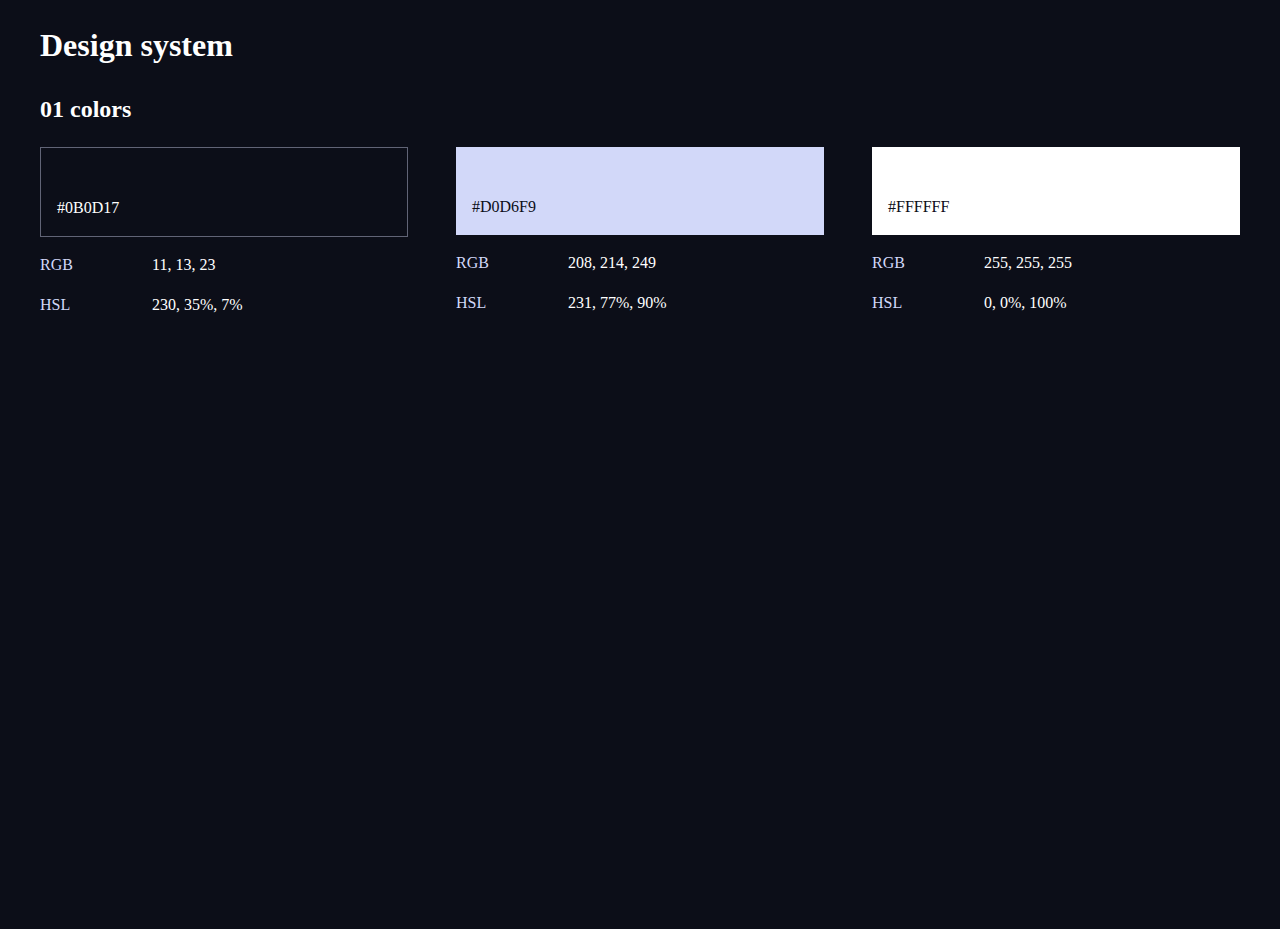
==== design-system.html @ d0e150f4 "colors" ====
<!DOCTYPE html>
<html lang="en">
  <head>
    <meta charset="UTF-8" />
    <meta name="viewport" content="width=device-width, initial-scale=1.0" />
    <title>Design System</title>
    <link rel="stylesheet" href="style.css" />
  </head>
  <body>
    <div class="container">
      <h1>Design system</h1>
      <section id="colors">
        <h2><span>01</span> colors</h2>
        <div class="grid grid-col-3" style="--gap: 3rem">
          <div>
            <div style="padding: 3rem 1rem 1rem; border: 1px solid #616476">
              #0B0D17
            </div>
            <p class="grid grid-col-2" style="--col2: 4fr">
              <span class="text-accent">RGB</span>
              <span class="">11, 13, 23</span>
            </p>
            <p class="grid grid-col-2" style="--col2: 4fr">
              <span class="text-accent">HSL</span>
              <span class="">230, 35%, 7%</span>
            </p>
          </div>
          <div>
            <div class="bg-accent text-dark" style="padding: 3rem 1rem 1rem">
              #D0D6F9
            </div>
            <p class="grid grid-col-2" style="--col2: 4fr">
              <span class="text-accent">RGB</span>
              <span class="">208, 214, 249</span>
            </p>
            <p class="grid grid-col-2" style="--col2: 4fr">
              <span class="text-accent">HSL</span>
              <span class="">231, 77%, 90%</span>
            </p>
          </div>
          <div>
            <div class="text-dark bg-white" style="padding: 3rem 1rem 1rem">
              #FFFFFF
            </div>
            <p class="grid grid-col-2" style="--col2: 4fr">
              <span class="text-accent">RGB</span>
              <span class="">255, 255, 255</span>
            </p>
            <p class="grid grid-col-2" style="--col2: 4fr">
              <span class="text-accent">HSL</span>
              <span class="">0, 0%, 100%</span>
            </p>
          </div>
        </div>
      </section>
    </div>
  </body>
</html>
---- style.css ----
/* custom properties */
:root {
  --clr-dark: 230 35% 7%;
  --clr-accent: 231 77% 90%;
  --clr-white: 0 100% 100%;
}

reset *,
*::after,
*::before {
  box-sizing: border-box;
  margin: 0;
  padding: 0;
  font: inherit;
}

body {
  line-height: 1.5;
  min-height: 100vh;
  background: hsl(var(--clr-dark) / 1);
  color: hsl(var(--clr-white));
}

img,
picture {
  max-width: 100%;
  display: block;
}

/* utility */
.flex {
  display: flex;
  gap: var(--gap, 1em);
}

.grid {
  display: grid;
  gap: var(--gap, 1em);
}

.container {
  margin-inline: auto;
  padding-inline: 2em;
  max-width: 80rem;
}

.justify-center {
  justify-content: center;
}

.align-center {
  align-items: center;
}

.flex-item {
  flex: var(--grow, 1) var(--shrink, 1) var(--base, auto);
}

.grid-col-2 {
  grid-template-columns: var(--col1, 1fr) var(--col2, 1fr);
}
.grid-col-3 {
  grid-template-columns: var(--col1, 1fr) var(--col2, 1fr) var(--col3, 1fr);
}

.box {
  background-color: lightblue;
  padding: 3rem;
}

/* colors */
.bg-dark {
  background: hsl(var(--clr-dark));
}

.bg-accent {
  background: hsl(var(--clr-accent));
}

.bg-white {
  background: hsl(var(--clr-white));
}

.text-dark {
  color: hsl(var(--clr-dark));
}
.text-accent {
  color: hsl(var(--clr-accent));
}
.text-white {
  color: hsl(var(--clr-white));
}

/* components */
.example-component {
  background: hsl(var(--clr-accent) / 0.2);
}
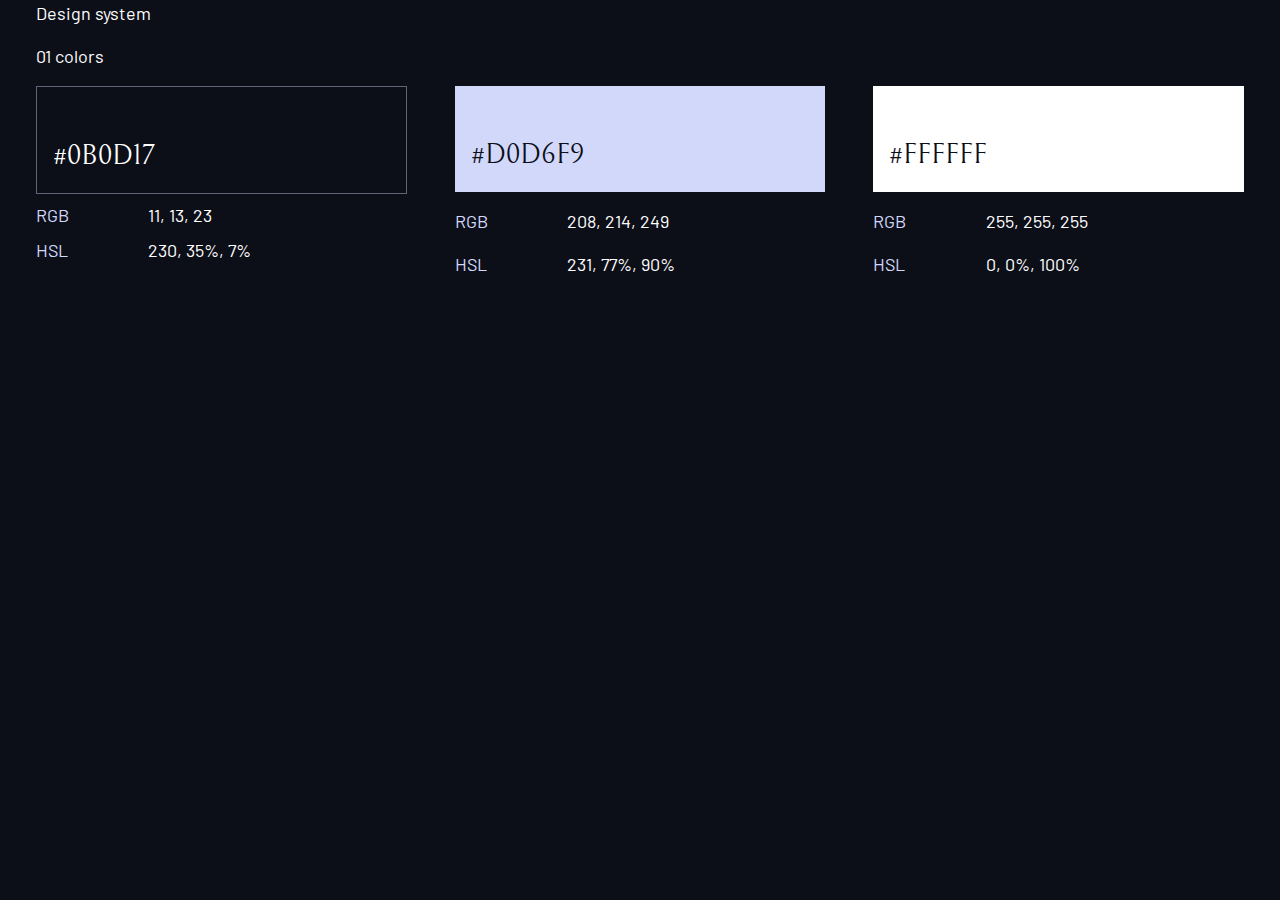
==== commit 4b9c87d2: "typography 1" ====
--- a/design-system.html
+++ b/design-system.html
@@ -5,15 +5,24 @@
     <meta name="viewport" content="width=device-width, initial-scale=1.0" />
     <title>Design System</title>
     <link rel="stylesheet" href="style.css" />
+    <link rel="preconnect" href="https://fonts.googleapis.com" />
+    <link rel="preconnect" href="https://fonts.gstatic.com" crossorigin />
+    <link
+      href="https://fonts.googleapis.com/css2?family=Barlow+Condensed:wght@400;700&family=Bellefair&family=Barlow:wght@400;700&display=swap"
+      rel="stylesheet"
+    />
   </head>
   <body>
-    <div class="container">
+    <div class="container flow">
       <h1>Design system</h1>
-      <section id="colors">
+      <section id="colors" class="flow">
         <h2><span>01</span> colors</h2>
         <div class="grid grid-col-3" style="--gap: 3rem">
-          <div>
-            <div style="padding: 3rem 1rem 1rem; border: 1px solid #616476">
+          <div class="flow" style="--flow: 0.5rem">
+            <div
+              class="ff-serif fs-500"
+              style="padding: 3rem 1rem 1rem; border: 1px solid #616476"
+            >
               #0B0D17
             </div>
             <p class="grid grid-col-2" style="--col2: 4fr">
@@ -25,8 +34,11 @@
               <span class="">230, 35%, 7%</span>
             </p>
           </div>
-          <div>
-            <div class="bg-accent text-dark" style="padding: 3rem 1rem 1rem">
+          <div class="flow">
+            <div
+              class="ff-serif fs-500 bg-accent text-dark"
+              style="padding: 3rem 1rem 1rem"
+            >
               #D0D6F9
             </div>
             <p class="grid grid-col-2" style="--col2: 4fr">
@@ -38,8 +50,11 @@
               <span class="">231, 77%, 90%</span>
             </p>
           </div>
-          <div>
-            <div class="text-dark bg-white" style="padding: 3rem 1rem 1rem">
+          <div class="flow">
+            <div
+              class="ff-serif fs-500 text-dark bg-white"
+              style="padding: 3rem 1rem 1rem"
+            >
               #FFFFFF
             </div>
             <p class="grid grid-col-2" style="--col2: 4fr">
--- a/style.css
+++ b/style.css
@@ -3,9 +3,22 @@
   --clr-dark: 230 35% 7%;
   --clr-accent: 231 77% 90%;
   --clr-white: 0 100% 100%;
+
+  --fs-900: 9.375rem;
+  --fs-800: 6.25rem;
+  --fs-700: 3.5rem;
+  --fs-600: 2rem;
+  --fs-500: 1.75rem;
+  --fs-400: 1.123rem;
+  --fs-300: 1rem;
+  --fs-200: 0.875rem;
+
+  --ff-serif: "Bellefair", serif;
+  --ff-sans-cond: "Barlow Condensed", sans-serif;
+  --ff-sans-normal: "Barlow", sans-serif;
 }
 
-reset *,
+*,
 *::after,
 *::before {
   box-sizing: border-box;
@@ -14,11 +27,22 @@
   font: inherit;
 }
 
+h1,
+h2,
+h3,
+h4,
+h5,
+h6 {
+  font-weight: 400;
+}
+
 body {
   line-height: 1.5;
   min-height: 100vh;
   background: hsl(var(--clr-dark) / 1);
   color: hsl(var(--clr-white));
+  font-family: var(--ff-sans-normal);
+  font-size: var(--fs-400);
 }
 
 img,
@@ -28,6 +52,9 @@
 }
 
 /* utility */
+.flow > :not(:last-child) {
+  margin-bottom: var(--flow, 1rem);
+}
 .flex {
   display: flex;
   gap: var(--gap, 1em);
@@ -91,6 +118,63 @@
   color: hsl(var(--clr-white));
 }
 
+/* typography */
+
+.ff-serif {
+  font-family: var(--ff-serif);
+}
+.ff-sans-cond {
+  font-family: var(--ff-sans-cond);
+}
+.ff-sans-normal {
+  font-family: var(--ff-sans-normal);
+}
+
+.letter-spacing-1 {
+  letter-spacing: 4.75px;
+}
+.letter-spacing-2 {
+  letter-spacing: 2.7px;
+}
+.letter-spacing-3 {
+  letter-spacing: 2.35px;
+}
+
+.uppercase {
+  text-transform: uppercase;
+}
+
+.fs-900 {
+  font-size: var(--fs-900);
+}
+.fs-800 {
+  font-size: var(--fs-800);
+}
+.fs-700 {
+  font-size: var(--fs-700);
+}
+.fs-600 {
+  font-size: var(--fs-600);
+}
+.fs-500 {
+  font-size: var(--fs-500);
+}
+.fs-400 {
+  font-size: var(--fs-400);
+}
+.fs-300 {
+  font-size: var(--fs-300);
+}
+.fs-200 {
+  font-size: var(--fs-200);
+}
+
+.fs-900,
+.fs-800,
+.fs-700,
+.fs-600 {
+  line-height: 1.1;
+}
 /* components */
 .example-component {
   background: hsl(var(--clr-accent) / 0.2);
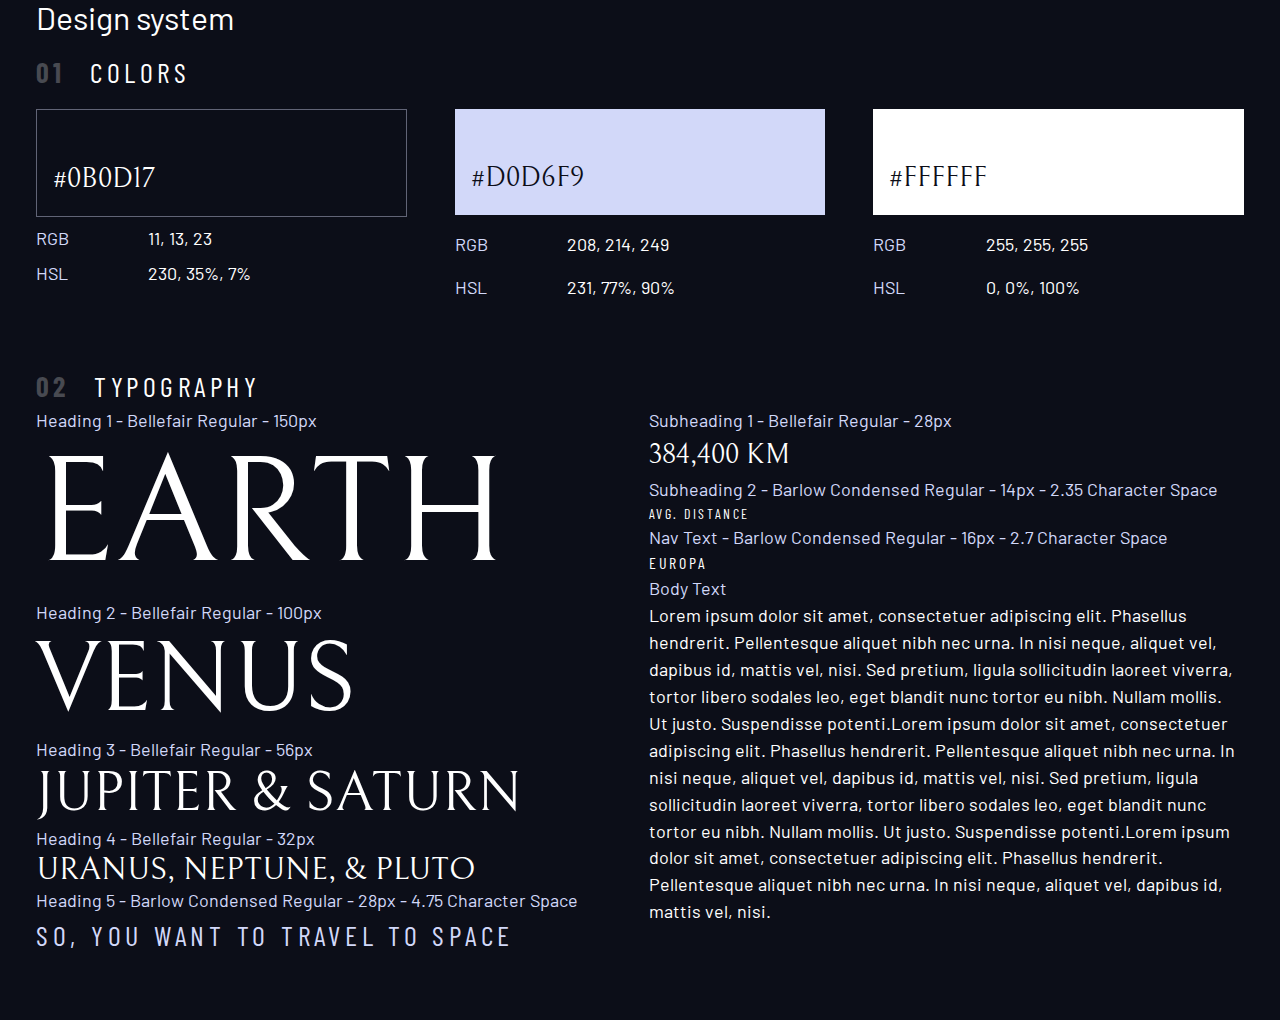
==== commit 0dcb28bd: "numbered title" ====
--- a/design-system.html
+++ b/design-system.html
@@ -14,9 +14,9 @@
   </head>
   <body>
     <div class="container flow">
-      <h1>Design system</h1>
+      <h1 class="fs-600">Design system</h1>
       <section id="colors" class="flow">
-        <h2><span>01</span> colors</h2>
+        <h2 class="numbered-title"><span>01</span> colors</h2>
         <div class="grid grid-col-3" style="--gap: 3rem">
           <div class="flow" style="--flow: 0.5rem">
             <div
@@ -68,6 +68,83 @@
           </div>
         </div>
       </section>
+      <section id="typography" style="margin: 4rem 0">
+        <h2 class="numbered-title"><span>02 </span>Typography</h2>
+        <div class="flex">
+          <div style="flex-basis: 100%">
+            <div>
+              <p class="text-accent">Heading 1 - Bellefair Regular - 150px</p>
+              <p class="fs-900 uppercase ff-serif">Earth</p>
+            </div>
+            <div>
+              <p class="text-accent">Heading 2 - Bellefair Regular - 100px</p>
+              <p class="fs-800 uppercase ff-serif">Venus</p>
+            </div>
+            <div>
+              <p class="text-accent">Heading 3 - Bellefair Regular - 56px</p>
+              <p class="fs-700 uppercase ff-serif">Jupiter & Saturn</p>
+            </div>
+            <div>
+              <p class="text-accent">Heading 4 - Bellefair Regular - 32px</p>
+              <p class="fs-600 uppercase ff-serif">Uranus, Neptune, & Pluto</p>
+            </div>
+            <div>
+              <p class="text-accent">
+                Heading 5 - Barlow Condensed Regular - 28px - 4.75 Character
+                Space
+              </p>
+              <p
+                class="fs-500 ff-sans-cond uppercase letter-spacing-1 text-accent"
+              >
+                So, you want to travel to space
+              </p>
+            </div>
+          </div>
+
+          <div style="flex-basis: 100%">
+            <div>
+              <p class="text-accent">Subheading 1 - Bellefair Regular - 28px</p>
+              <p class="fs-500 ff-serif uppercase">384,400 km</p>
+            </div>
+            <div>
+              <p class="text-accent">
+                Subheading 2 - Barlow Condensed Regular - 14px - 2.35 Character
+                Space
+              </p>
+              <p class="fs-200 uppercase ff-sans-cond letter-spacing-3">
+                Avg. Distance
+              </p>
+            </div>
+            <div>
+              <p class="text-accent">
+                Nav Text - Barlow Condensed Regular - 16px - 2.7 Character Space
+              </p>
+              <p class="fs-300 uppercase ff-sans-cond letter-spacing-2">
+                Europa
+              </p>
+            </div>
+            <div>
+              <p class="text-accent">Body Text</p>
+              <p>
+                Lorem ipsum dolor sit amet, consectetuer adipiscing elit.
+                Phasellus hendrerit. Pellentesque aliquet nibh nec urna. In nisi
+                neque, aliquet vel, dapibus id, mattis vel, nisi. Sed pretium,
+                ligula sollicitudin laoreet viverra, tortor libero sodales leo,
+                eget blandit nunc tortor eu nibh. Nullam mollis. Ut justo.
+                Suspendisse potenti.Lorem ipsum dolor sit amet, consectetuer
+                adipiscing elit. Phasellus hendrerit. Pellentesque aliquet nibh
+                nec urna. In nisi neque, aliquet vel, dapibus id, mattis vel,
+                nisi. Sed pretium, ligula sollicitudin laoreet viverra, tortor
+                libero sodales leo, eget blandit nunc tortor eu nibh. Nullam
+                mollis. Ut justo. Suspendisse potenti.Lorem ipsum dolor sit
+                amet, consectetuer adipiscing elit. Phasellus hendrerit.
+                Pellentesque aliquet nibh nec urna. In nisi neque, aliquet vel,
+                dapibus id, mattis vel, nisi.
+              </p>
+            </div>
+          </div>
+        </div>
+      </section>
     </div>
   </body>
 </html>
--- a/style.css
+++ b/style.css
@@ -179,3 +179,16 @@
 .example-component {
   background: hsl(var(--clr-accent) / 0.2);
 }
+
+.numbered-title {
+  font-family: var(--ff-sans-cond);
+  font-size: var(--fs-500);
+  text-transform: uppercase;
+  letter-spacing: 4.5px;
+}
+
+.numbered-title > span:first-child {
+  color: hsl(var(--clr-white) / 0.25);
+  font-weight: 700;
+  margin-right: 0.5em;
+}
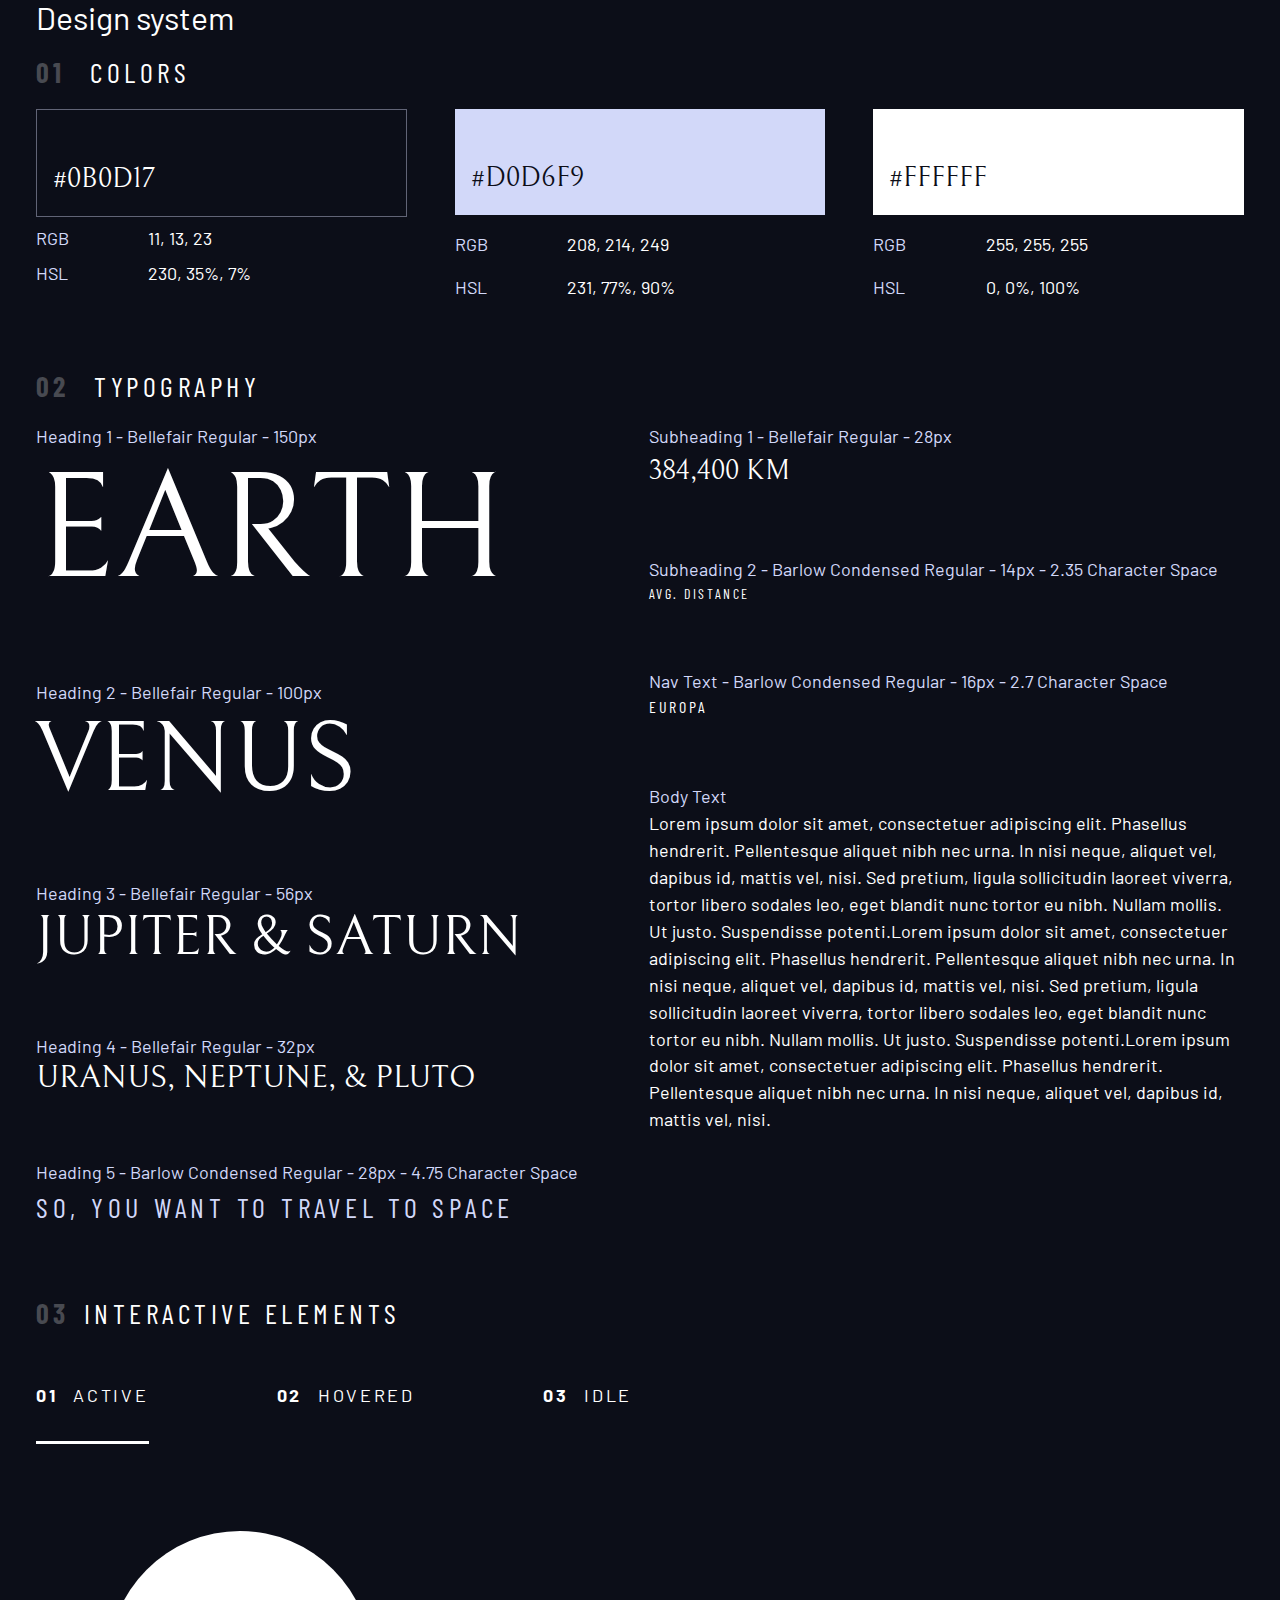
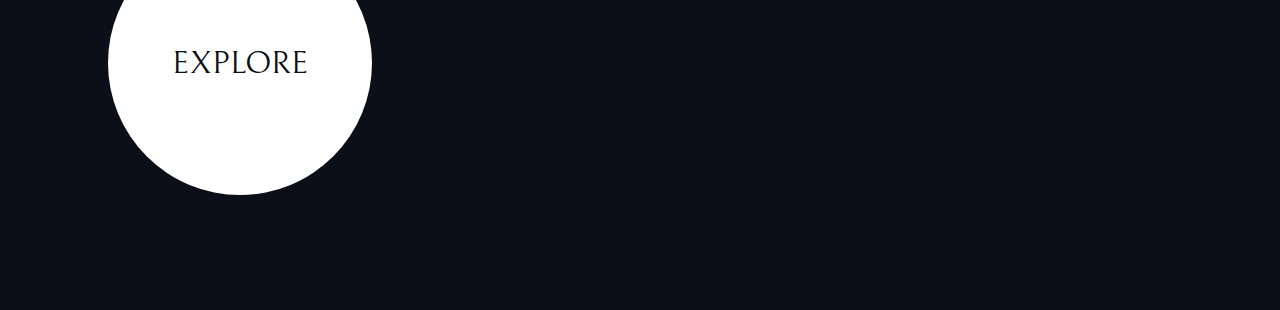
==== commit 23ac7ff6: "primary navigation" ====
--- a/design-system.html
+++ b/design-system.html
@@ -68,10 +68,10 @@
           </div>
         </div>
       </section>
-      <section id="typography" style="margin: 4rem 0">
+      <section id="typography" class="flow" style="margin: 4rem 0">
         <h2 class="numbered-title"><span>02 </span>Typography</h2>
         <div class="flex">
-          <div style="flex-basis: 100%">
+          <div style="flex-basis: 100%; --flow: 4rem" class="flow">
             <div>
               <p class="text-accent">Heading 1 - Bellefair Regular - 150px</p>
               <p class="fs-900 uppercase ff-serif">Earth</p>
@@ -101,7 +101,7 @@
             </div>
           </div>
 
-          <div style="flex-basis: 100%">
+          <div style="flex-basis: 100%; --flow: 4rem" class="flow">
             <div>
               <p class="text-accent">Subheading 1 - Bellefair Regular - 28px</p>
               <p class="fs-500 ff-serif uppercase">384,400 km</p>
@@ -145,6 +145,46 @@
           </div>
         </div>
       </section>
+      <section id="interactive-elements" class="flow">
+        <h2 class="numbered-title"><span>03</span>Interactive elements</h2>
+
+        <!-- navigation -->
+        <div>
+          <nav>
+            <ul
+              class="primary-navigation underline-indicators uppercase fs-400 flex letter-spacing-2"
+            >
+              <li class="active">
+                <a class="text-white" href="#"><span>01</span>Active</a>
+              </li>
+              <li>
+                <a class="text-white" href="#"><span>02</span>Hovered</a>
+              </li>
+              <li>
+                <a class="text-white" href="#"><span>03</span>Idle</a>
+              </li>
+            </ul>
+          </nav>
+        </div>
+
+        <div class="flex">
+          <div style="padding-left: 4em; padding-top: 4em">
+            <!-- explore button -->
+            <a
+              href="#"
+              class="large-button uppercase fs-600 ff-serif text-dark bg-white"
+              >Explore</a
+            >
+          </div>
+          <div style="margin-bottom: 50vh">
+            <!-- tabs -->
+
+            <!-- dots -->
+
+            <!-- numbers -->
+          </div>
+        </div>
+      </section>
     </div>
   </body>
 </html>
--- a/style.css
+++ b/style.css
@@ -192,3 +192,60 @@
   font-weight: 700;
   margin-right: 0.5em;
 }
+
+.large-button {
+  display: grid;
+  position: relative;
+  z-index: 1;
+  padding: 0 2em;
+  aspect-ratio: 1;
+  align-items: center;
+  border-radius: 50%;
+  text-decoration: none;
+}
+
+.large-button::after {
+  content: "";
+  position: absolute;
+  background: hsl(var(--clr-white) / 0.25);
+  border-radius: 50%;
+  height: 100%;
+  width: 100%;
+  z-index: -1;
+  opacity: 0;
+  transition: opacity 1000ms ease-in-out, transform 500ms ease-in-out;
+}
+
+.large-button:hover::after {
+  opacity: 1;
+  transform: scale(1.5);
+}
+
+.primary-navigation {
+  --gap: 8rem;
+  --underline-gap: 2rem;
+  list-style: none;
+  padding: 0;
+  margin: 0;
+}
+
+.primary-navigation a {
+  text-decoration: none;
+}
+
+.primary-navigation span {
+  margin-right: 1rem;
+  font-weight: 700;
+}
+
+.underline-indicators > * {
+  padding: var(--underline-gap, 1rem) 0;
+  border-bottom: 0.2rem hsl(var(--clr-white) / 0) solid;
+}
+.underline-indicators > *.active {
+  border-color: hsl(var(--clr-white));
+}
+.underline-indicators > *:hover,
+.underline-indicators > *:focus {
+  border-color: hsl(var(--clr-white) / 0.25);
+}
